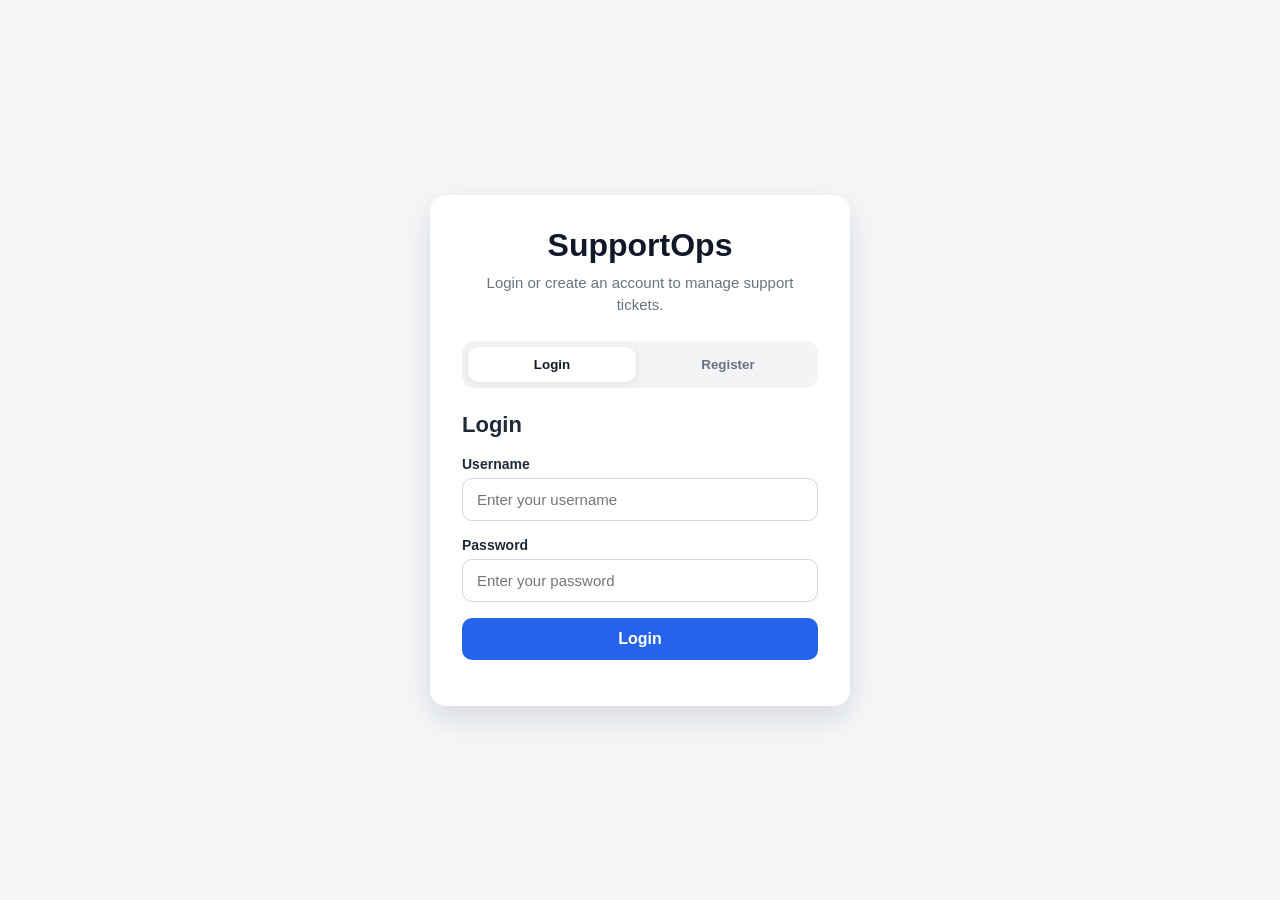
==== create-ticket.html @ 36985364 "Build initial SupportOps frontend" ====
<!DOCTYPE html>
<html lang="en">
<head>
  <meta charset="UTF-8" />
  <meta name="viewport" content="width=device-width, initial-scale=1.0" />

  <title>SupportOps API | Create Ticket</title>

  <link rel="stylesheet" href="css/styles.css" />
</head>
<body>
  <header class="app-header">
    <div>
      <h1>Create Ticket</h1>
      <p>Create a new support ticket and let the API detect category and priority.</p>
    </div>

    <a href="dashboard.html" class="secondary-link">Back to Dashboard</a>
  </header>

  <main class="form-page">
    <section class="form-card">
      <form id="create-ticket-form">
        <div class="form-group">
          <label for="ticket-subject">Subject</label>
          <input
            type="text"
            id="ticket-subject"
            placeholder="Example: My order has not arrived"
            required
          />
        </div>

        <div class="form-group">
          <label for="ticket-description">Description</label>
          <textarea
            id="ticket-description"
            rows="7"
            placeholder="Describe the customer issue..."
            required
          ></textarea>
        </div>

        <button type="submit" class="primary-button">Create Ticket</button>

        <p class="form-message" id="create-ticket-message"></p>
      </form>
    </section>
  </main>

  <script src="js/config.js"></script>
  <script src="js/create-ticket.js"></script>
</body>
</html>
---- css/styles.css ----
* {
  box-sizing: border-box;
  margin: 0;
  padding: 0;
}

body {
  font-family: Arial, sans-serif;
  background: #f4f6f8;
  color: #1f2937;
}

.auth-page {
  min-height: 100vh;
  display: flex;
  align-items: center;
  justify-content: center;
  padding: 24px;
}

.auth-card {
  width: 100%;
  max-width: 420px;
  background: #ffffff;
  padding: 32px;
  border-radius: 16px;
  box-shadow: 0 12px 30px rgba(15, 23, 42, 0.12);
}

.auth-header {
  text-align: center;
  margin-bottom: 24px;
}

.auth-header h1 {
  font-size: 32px;
  margin-bottom: 8px;
  color: #111827;
}

.auth-header p {
  font-size: 15px;
  color: #6b7280;
  line-height: 1.5;
}

.auth-tabs {
  display: flex;
  gap: 8px;
  margin-bottom: 24px;
  background: #f3f4f6;
  padding: 6px;
  border-radius: 12px;
}

.tab-button {
  flex: 1;
  border: none;
  padding: 10px;
  border-radius: 10px;
  background: transparent;
  color: #6b7280;
  font-weight: 600;
  cursor: pointer;
}

.tab-button.active {
  background: #ffffff;
  color: #111827;
  box-shadow: 0 2px 8px rgba(15, 23, 42, 0.08);
}

.auth-form h2 {
  font-size: 22px;
  margin-bottom: 18px;
}

.form-group {
  margin-bottom: 16px;
}

.form-group label {
  display: block;
  font-size: 14px;
  font-weight: 600;
  margin-bottom: 6px;
}

.form-group input {
  width: 100%;
  padding: 12px 14px;
  border: 1px solid #d1d5db;
  border-radius: 10px;
  font-size: 15px;
}

.form-group input:focus {
  outline: none;
  border-color: #2563eb;
  box-shadow: 0 0 0 3px rgba(37, 99, 235, 0.15);
}

.primary-button {
  width: 100%;
  border: none;
  padding: 12px 16px;
  border-radius: 10px;
  background: #2563eb;
  color: #ffffff;
  font-size: 16px;
  font-weight: 700;
  cursor: pointer;
}

.primary-button:hover {
  background: #1d4ed8;
}

.form-message {
  margin-top: 14px;
  font-size: 14px;
  text-align: center;
}

.hidden {
  display: none;
}

.app-header {
  max-width: 1100px;
  margin: 32px auto 0;
  padding: 24px;
  background: #ffffff;
  border-radius: 16px;
  box-shadow: 0 12px 30px rgba(15, 23, 42, 0.08);
  display: flex;
  align-items: center;
  justify-content: space-between;
  gap: 16px;
}

.app-header h1 {
  font-size: 32px;
  margin-bottom: 6px;
  color: #111827;
}

.app-header p {
  color: #6b7280;
  font-size: 15px;
}

.secondary-button {
  border: 1px solid #d1d5db;
  background: #ffffff;
  color: #111827;
  padding: 10px 16px;
  border-radius: 10px;
  font-weight: 700;
  cursor: pointer;
}

.secondary-button:hover {
  background: #f3f4f6;
}

.dashboard-page {
  max-width: 1100px;
  margin: 24px auto;
  padding: 0 24px 32px;
}

.stats-grid {
  display: grid;
  grid-template-columns: repeat(3, 1fr);
  gap: 18px;
  margin-bottom: 24px;
}

.stat-card {
  background: #ffffff;
  padding: 24px;
  border-radius: 16px;
  box-shadow: 0 12px 30px rgba(15, 23, 42, 0.08);
}

.stat-card span {
  display: block;
  color: #6b7280;
  font-size: 14px;
  margin-bottom: 10px;
}

.stat-card strong {
  font-size: 34px;
  color: #111827;
}

.dashboard-actions {
  background: #ffffff;
  padding: 20px 24px;
  border-radius: 16px;
  box-shadow: 0 12px 30px rgba(15, 23, 42, 0.08);
  display: flex;
  align-items: center;
  justify-content: space-between;
  margin-bottom: 18px;
}

.dashboard-actions h2 {
  font-size: 24px;
}

.primary-link {
  display: inline-block;
  text-decoration: none;
  background: #2563eb;
  color: #ffffff;
  padding: 10px 16px;
  border-radius: 10px;
  font-weight: 700;
}

.primary-link:hover {
  background: #1d4ed8;
}

.tickets-panel {
  background: #ffffff;
  padding: 24px;
  border-radius: 16px;
  box-shadow: 0 12px 30px rgba(15, 23, 42, 0.08);
}

.tickets-list {
  display: grid;
  gap: 14px;
}

@media (max-width: 768px) {
  .app-header {
    flex-direction: column;
    align-items: flex-start;
  }

  .stats-grid {
    grid-template-columns: 1fr;
  }

  .dashboard-actions {
    flex-direction: column;
    align-items: flex-start;
    gap: 12px;
  }
}

.ticket-card {
  border: 1px solid #e5e7eb;
  border-radius: 14px;
  padding: 18px;
  background: #ffffff;
  display: flex;
  justify-content: space-between;
  gap: 16px;
}

.ticket-card h3 {
  font-size: 18px;
  margin-bottom: 8px;
  color: #111827;
}

.ticket-card p {
  color: #6b7280;
  line-height: 1.5;
}

.ticket-meta {
  display: flex;
  align-items: flex-start;
  gap: 8px;
  flex-wrap: wrap;
}

.ticket-meta span {
  background: #eef2ff;
  color: #3730a3;
  padding: 6px 10px;
  border-radius: 999px;
  font-size: 13px;
  font-weight: 700;
}

@media (max-width: 768px) {
  .ticket-card {
    flex-direction: column;
  }
}

.secondary-link {
  display: inline-block;
  text-decoration: none;
  border: 1px solid #d1d5db;
  background: #ffffff;
  color: #111827;
  padding: 10px 16px;
  border-radius: 10px;
  font-weight: 700;
}

.secondary-link:hover {
  background: #f3f4f6;
}

.form-page {
  max-width: 760px;
  margin: 24px auto;
  padding: 0 24px 32px;
}

.form-card {
  background: #ffffff;
  padding: 28px;
  border-radius: 16px;
  box-shadow: 0 12px 30px rgba(15, 23, 42, 0.08);
}

.form-group textarea {
  width: 100%;
  padding: 12px 14px;
  border: 1px solid #d1d5db;
  border-radius: 10px;
  font-size: 15px;
  font-family: Arial, sans-serif;
  resize: vertical;
}

.form-group textarea:focus {
  outline: none;
  border-color: #2563eb;
  box-shadow: 0 0 0 3px rgba(37, 99, 235, 0.15);
}
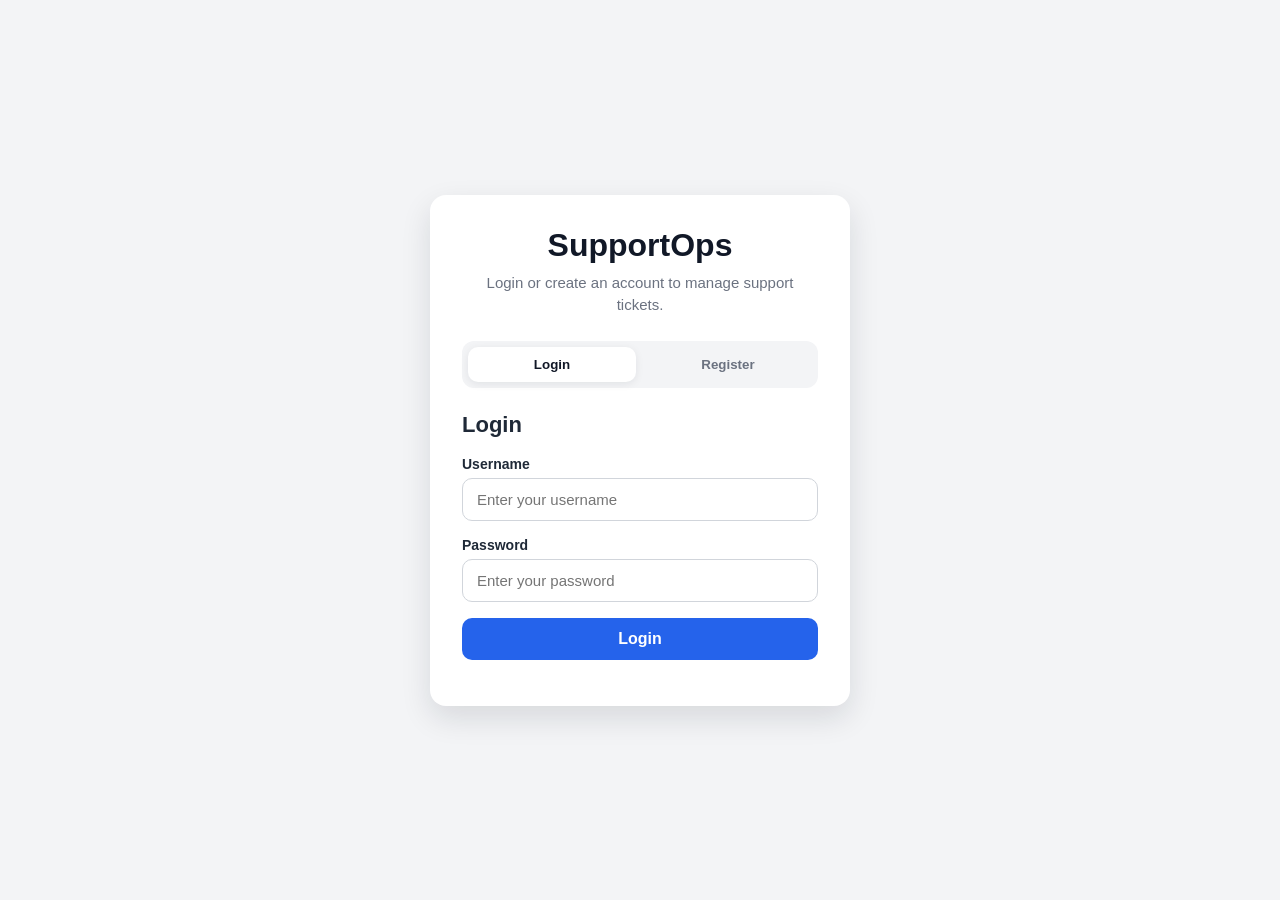
==== commit fc130d63: "Polish frontend UI and ticket badges" ====
--- a/create-ticket.html
+++ b/create-ticket.html
@@ -18,33 +18,43 @@
     <a href="dashboard.html" class="secondary-link">Back to Dashboard</a>
   </header>
 
-  <main class="form-page">
-    <section class="form-card">
-      <form id="create-ticket-form">
-        <div class="form-group">
-          <label for="ticket-subject">Subject</label>
-          <input
-            type="text"
-            id="ticket-subject"
-            placeholder="Example: My order has not arrived"
-            required
-          />
-        </div>
+  <main class="dashboard-page">
+    <section class="dashboard-actions">
+      <h2>New Ticket</h2>
 
-        <div class="form-group">
-          <label for="ticket-description">Description</label>
-          <textarea
-            id="ticket-description"
-            rows="7"
-            placeholder="Describe the customer issue..."
-            required
-          ></textarea>
-        </div>
+      <div>
+        <a href="dashboard.html" class="primary-link">Back to Dashboard</a>
+      </div>
+    </section>
 
-        <button type="submit" class="primary-button">Create Ticket</button>
+    <section class="tickets-panel">
+      <div class="form-card">
+        <form id="create-ticket-form">
+          <div class="form-group">
+            <label for="ticket-subject">Subject</label>
+            <input
+              type="text"
+              id="ticket-subject"
+              placeholder="Example: My order has not arrived"
+              required
+            />
+          </div>
 
-        <p class="form-message" id="create-ticket-message"></p>
-      </form>
+          <div class="form-group">
+            <label for="ticket-description">Description</label>
+            <textarea
+              id="ticket-description"
+              rows="7"
+              placeholder="Describe the customer issue..."
+              required
+            ></textarea>
+          </div>
+
+          <button type="submit" class="primary-button">Create Ticket</button>
+
+          <p class="message" id="create-ticket-message"></p>
+        </form>
+      </div>
     </section>
   </main>
 
--- a/css/styles.css
+++ b/css/styles.css
@@ -342,3 +342,185 @@
 }
 
 
+/* =========================
+   Ticket Badges
+========================= */
+
+.badge {
+  display: inline-block;
+  padding: 4px 10px;
+  border-radius: 999px;
+  font-size: 0.8rem;
+  font-weight: 600;
+  text-transform: capitalize;
+}
+
+/* Status badges */
+.badge-open {
+  background-color: #e7f0ff;
+  color: #1d4ed8;
+}
+
+.badge-pending {
+  background-color: #fff7ed;
+  color: #c2410c;
+}
+
+.badge-closed {
+  background-color: #ecfdf5;
+  color: #047857;
+}
+
+/* Priority badges */
+.badge-low {
+  background-color: #f0fdf4;
+  color: #15803d;
+}
+
+.badge-medium {
+  background-color: #fefce8;
+  color: #a16207;
+}
+
+.badge-high {
+  background-color: #fef2f2;
+  color: #b91c1c;
+}
+
+.ticket-meta {
+  display: flex;
+  flex-wrap: wrap;
+  gap: 8px;
+  margin: 12px 0;
+}
+
+/* =========================
+   Improved Ticket Cards
+========================= */
+
+.ticket-card {
+  background: #ffffff;
+  border: 1px solid #e5e7eb;
+  border-radius: 16px;
+  padding: 20px;
+  margin-bottom: 16px;
+  box-shadow: 0 8px 20px rgba(15, 23, 42, 0.06);
+  transition: transform 0.2s ease, box-shadow 0.2s ease;
+}
+
+.ticket-card:hover {
+  transform: translateY(-2px);
+  box-shadow: 0 12px 28px rgba(15, 23, 42, 0.1);
+}
+
+.ticket-card h3 {
+  margin-bottom: 8px;
+  color: #111827;
+}
+
+.ticket-card p {
+  color: #4b5563;
+  line-height: 1.5;
+}
+
+.ticket-link {
+  display: inline-block;
+  margin-top: 12px;
+  color: #2563eb;
+  font-weight: 600;
+  text-decoration: none;
+}
+
+.ticket-link:hover {
+  text-decoration: underline;
+}
+
+/* =========================
+   Ticket Detail Page
+========================= */
+
+.detail-section {
+  background: #ffffff;
+  border: 1px solid #e5e7eb;
+  border-radius: 16px;
+  padding: 24px;
+  margin-bottom: 20px;
+  box-shadow: 0 8px 20px rgba(15, 23, 42, 0.06);
+}
+
+.detail-section h2 {
+  margin-bottom: 12px;
+  color: #111827;
+}
+
+.detail-section p {
+  color: #374151;
+  line-height: 1.6;
+}
+
+/* =========================
+   Messages / Alerts
+========================= */
+
+.message {
+  margin: 16px 0;
+  padding: 14px 16px;
+  border-radius: 12px;
+  background: #f9fafb;
+  border: 1px solid #e5e7eb;
+  color: #374151;
+  font-weight: 500;
+}
+
+.message:empty {
+  display: none;
+}
+
+/* =========================
+   Suggested Reply
+========================= */
+
+#suggestedReply {
+  background: #ffffff;
+  border-left: 5px solid #2563eb;
+  border-radius: 14px;
+  padding: 20px;
+  color: #111827;
+  line-height: 1.6;
+  box-shadow: 0 8px 20px rgba(15, 23, 42, 0.06);
+}
+
+#suggestedReply p {
+  margin: 0;
+}
+
+/* =========================
+   Page Layout Polish
+========================= */
+
+body {
+  background: #f3f4f6;
+}
+
+.app-header,
+.dashboard-page {
+  max-width: 1320px;
+  margin-left: auto;
+  margin-right: auto;
+}
+
+.app-header {
+  margin-top: 24px;
+}
+
+.dashboard-page {
+  padding-bottom: 40px;
+}
+
+.dashboard-actions,
+.tickets-panel {
+  margin-left: 24px;
+  margin-right: 24px;
+}
+
+
